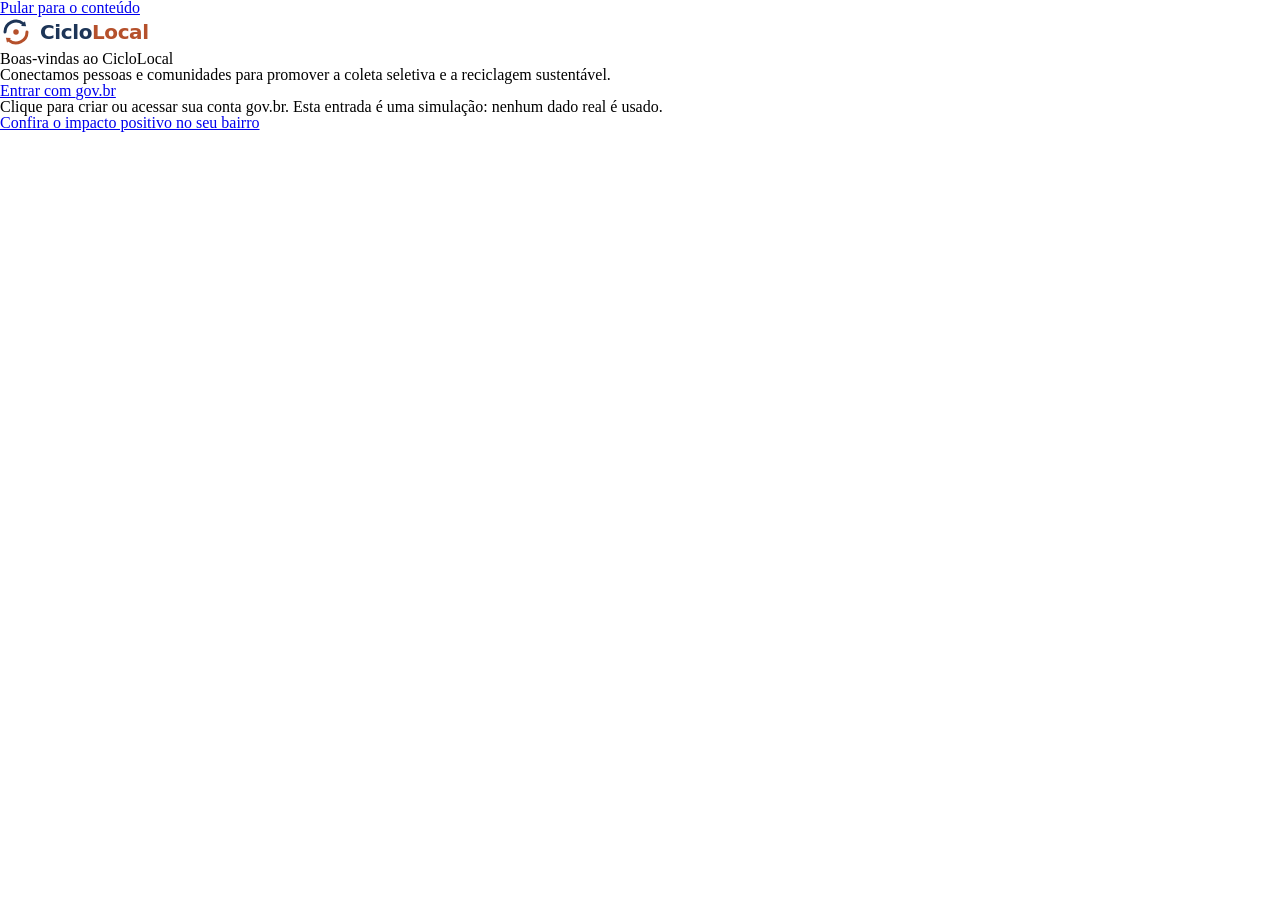
==== index.html @ fb56b660 "fix: melhorias de acessibilidade no código" ====
<!DOCTYPE html>
<html lang="pt-BR">

<head>
    <meta charset="UTF-8">
    <meta name="viewport" content="width=device-width, initial-scale=1.0">
    <title>CicloLocal | A reciclagem começa perto</title>
    <meta name="description" content="CicloLocal conecta doadores e coletores de recicláveis, organiza a coleta por bairro e mostra os resultados da comunidade.">
    <meta name="theme-color" content="#F7F5F0">
    <link rel="canonical" href="https://gabeqrz.github.io/ciclo-local/">

    <!-- Ícones -->
    <link rel="icon" href="./img/favicon.svg" type="image/svg+xml">
    <link rel="apple-touch-icon" href="./img/apple-touch-icon.png">

    <!-- Prévia social: Open Graph -->
    <meta property="og:type" content="website">
    <meta property="og:locale" content="pt_BR">
    <meta property="og:site_name" content="CicloLocal">
    <meta property="og:title" content="CicloLocal | A reciclagem começa perto">
    <meta property="og:description" content="CicloLocal conecta doadores e coletores de recicláveis, organiza a coleta por bairro e mostra os resultados da comunidade.">
    <meta property="og:image" content="https://gabeqrz.github.io/ciclo-local/img/previa-social-1200x630.png">
    <meta property="og:image:type" content="image/png">
    <meta property="og:image:width" content="1200">
    <meta property="og:image:height" content="630">
    <meta property="og:image:alt" content="CicloLocal: símbolo de duas setas circulares em azul-petróleo e terracota e o lema “A reciclagem começa perto. O impacto transforma tudo.”">
    <meta property="og:url" content="https://gabeqrz.github.io/ciclo-local/">

    <!-- Prévia para X (Twitter) -->
    <meta name="twitter:card" content="summary_large_image">
    <meta name="twitter:title" content="CicloLocal | A reciclagem começa perto">
    <meta name="twitter:description" content="CicloLocal conecta doadores e coletores de recicláveis, organiza a coleta por bairro e mostra os resultados da comunidade.">
    <meta name="twitter:image" content="https://gabeqrz.github.io/ciclo-local/img/previa-social-1200x630.png">
    <meta name="twitter:image:alt" content="CicloLocal: símbolo de duas setas circulares em azul-petróleo e terracota e o lema “A reciclagem começa perto. O impacto transforma tudo.”">

    <!-- Fontes: Plus Jakarta Sans (Google Fonts) -->
    <link rel="preconnect" href="https://fonts.googleapis.com">
    <link rel="preconnect" href="https://fonts.gstatic.com" crossorigin>
    <link href="https://fonts.googleapis.com/css2?family=Plus+Jakarta+Sans:wght@400;500;700;800&display=swap" rel="stylesheet">

    <!-- Estilos (a ordem importa: reset, tokens, estilo da página) -->
    <link rel="stylesheet" href="./reset.css">
    <link rel="stylesheet" href="./tokens.css">
    <link rel="stylesheet" href="./preloader.css">
    <link rel="stylesheet" href="./print.css" media="print">
    <link rel="stylesheet" href="./style.css">
</head>
<body>
    <a class="pular" href="#conteudo">Pular para o conteúdo</a>
    <header>
        <img src="./img/logo-ciclolocal.svg" alt="logo CicloLocal" width="170" height="32">
    </header>
    <main id="conteudo" tabindex="-1">
        <h1>Boas-vindas ao CicloLocal</h1>

        <p>Conectamos pessoas e comunidades para promover a coleta seletiva e a reciclagem sustentável.</p>

        <!-- É um link (navega para outra página), com aparência de botão no CSS -->
        <a class="botao botao-gov" href="./selecao-de-perfil.html">Entrar com <strong>gov.br</strong></a>

        <p>Clique para criar ou acessar sua conta gov.br. Esta entrada é uma simulação: nenhum dado real é usado.</p>
    </main>
    <footer>
        <a href="./dashboard.html">Confira o impacto positivo no seu bairro</a>
    </footer>
</body>
</html>
---- tokens.css ----
/* CicloLocal — Design Tokens v1.0 (Direção 2: Industrial Orgânico)
   Mobile-first. Contrastes calculados pelo WCAG 2.1 (AA = 4,5:1 texto normal). */
:root {
  /* Marca */
  --cl-areia-100: #F7F5F0;
  --cl-areia-200: #ECE7DC;
  --cl-areia-300: #DDD5C4;
  --cl-branco: #FFFFFF;
  --cl-petroleo-900: #1D3557;
  --cl-petroleo-700: #2F4B73;
  --cl-petroleo-100: #E4E9F0;
  --cl-terracota-100: #F8E3DA;
  --cl-terracota-400: #D96B43; /* destaque decorativo / texto grande */
  --cl-terracota-600: #B5502B; /* AÇÃO: botões e links (AA com branco e com areia) */
  --cl-terracota-700: #933F20; /* hover / pressed */
  --cl-cinza-600: #4B5563;

  /* Estados */
  --cl-verde-700: #2F6B3F;
  --cl-ambar-700: #8A5A00;
  --cl-vermelho-700: #B42318;

  /* Semânticos (use estes no código) */
  --cor-fundo: var(--cl-areia-100);
  --cor-superficie: var(--cl-branco);
  --cor-superficie-alt: var(--cl-areia-200);
  --cor-borda: #E3DDCF;
  --cor-texto: var(--cl-petroleo-900);
  --cor-texto-suave: var(--cl-cinza-600);
  --cor-acao: var(--cl-terracota-600);
  --cor-acao-hover: var(--cl-terracota-700);
  --cor-sobre-acao: var(--cl-branco);
  --cor-destaque: var(--cl-terracota-400);
  --cor-foco: var(--cl-petroleo-900);
  --cor-sucesso: var(--cl-verde-700);
  --cor-aviso: var(--cl-ambar-700);
  --cor-erro: var(--cl-vermelho-700);

  /* Tipografia */
  --fonte-base: "Plus Jakarta Sans", system-ui, -apple-system, "Segoe UI", Roboto, sans-serif;
  --fs-xs: 0.75rem;
  --fs-sm: 0.875rem;
  --fs-base: 1rem;
  --fs-lg: 1.125rem;
  --fs-xl: 1.25rem;
  --fs-2xl: 1.5rem;
  --fs-3xl: 1.875rem;
  --fs-4xl: 2.375rem;
  --fs-5xl: 3rem;
  --fw-regular: 400;
  --fw-medium: 500;
  --fw-bold: 700;
  --fw-extrabold: 800;
  --lh-tight: 1.2;
  --lh-base: 1.6;

  /* Espaçamento (escala de 4 px) */
  --esp-1: 0.25rem;
  --esp-2: 0.5rem;
  --esp-3: 0.75rem;
  --esp-4: 1rem;
  --esp-5: 1.5rem;
  --esp-6: 2rem;
  --esp-7: 3rem;
  --esp-8: 4rem;

  /* Forma e profundidade */
  --raio-sm: 8px;
  --raio-md: 12px;
  --raio-lg: 20px;
  --raio-pill: 999px;
  --borda: 1px solid var(--cor-borda);
  --sombra-sm: 0 1px 2px rgba(29, 53, 87, 0.08);
  --sombra-md: 0 6px 18px rgba(29, 53, 87, 0.12);

  /* Interação */
  --alvo-min: 2.75rem; /* 44 px: alvo de toque mínimo */
  --tempo-rapido: 150ms;
  --tempo-base: 250ms;
  --ease: cubic-bezier(0.2, 0, 0, 1);
  /* Breakpoints (mobile-first, use em @media): 480px · 768px · 1024px */
}

@media (prefers-reduced-motion: reduce) {
  :root { --tempo-rapido: 0.01ms; --tempo-base: 0.01ms; }
}
---- preloader.css ----
/* CicloLocal — Preloader (tela de carregamento). Usa css/tokens.css */
.preloader{position:fixed;inset:0;z-index:9999;display:flex;flex-direction:column;align-items:center;justify-content:center;gap:var(--esp-4);
  background:rgba(247,245,240,.92);-webkit-backdrop-filter:blur(8px);backdrop-filter:blur(8px);
  opacity:0;visibility:hidden;transition:opacity var(--tempo-base) var(--ease),visibility var(--tempo-base) var(--ease)}
.preloader.visivel{opacity:1;visibility:visible}
.preloader__marca{width:72px;height:72px;animation:cl-girar 1.4s linear infinite}
.preloader__texto{margin:0;font-weight:var(--fw-bold);color:var(--cor-texto)}
@keyframes cl-girar{to{transform:rotate(360deg)}}
@media (prefers-reduced-motion:reduce){.preloader__marca{animation:none}}
---- print.css ----
/* Relatório em PDF (window.print). Só vale na impressão. */
@page{size:A4;margin:16mm}
@media print{
  body{background:#fff;padding:0}
  .topo .selo,.menu-fixo,.pular,.voltar,button,.demo-acoes,.preloader{display:none!important}
  .tela{max-width:none;padding:0}
  .cartao,.metrica{break-inside:avoid;border:1px solid #999}
  a{color:#000;text-decoration:none}
}
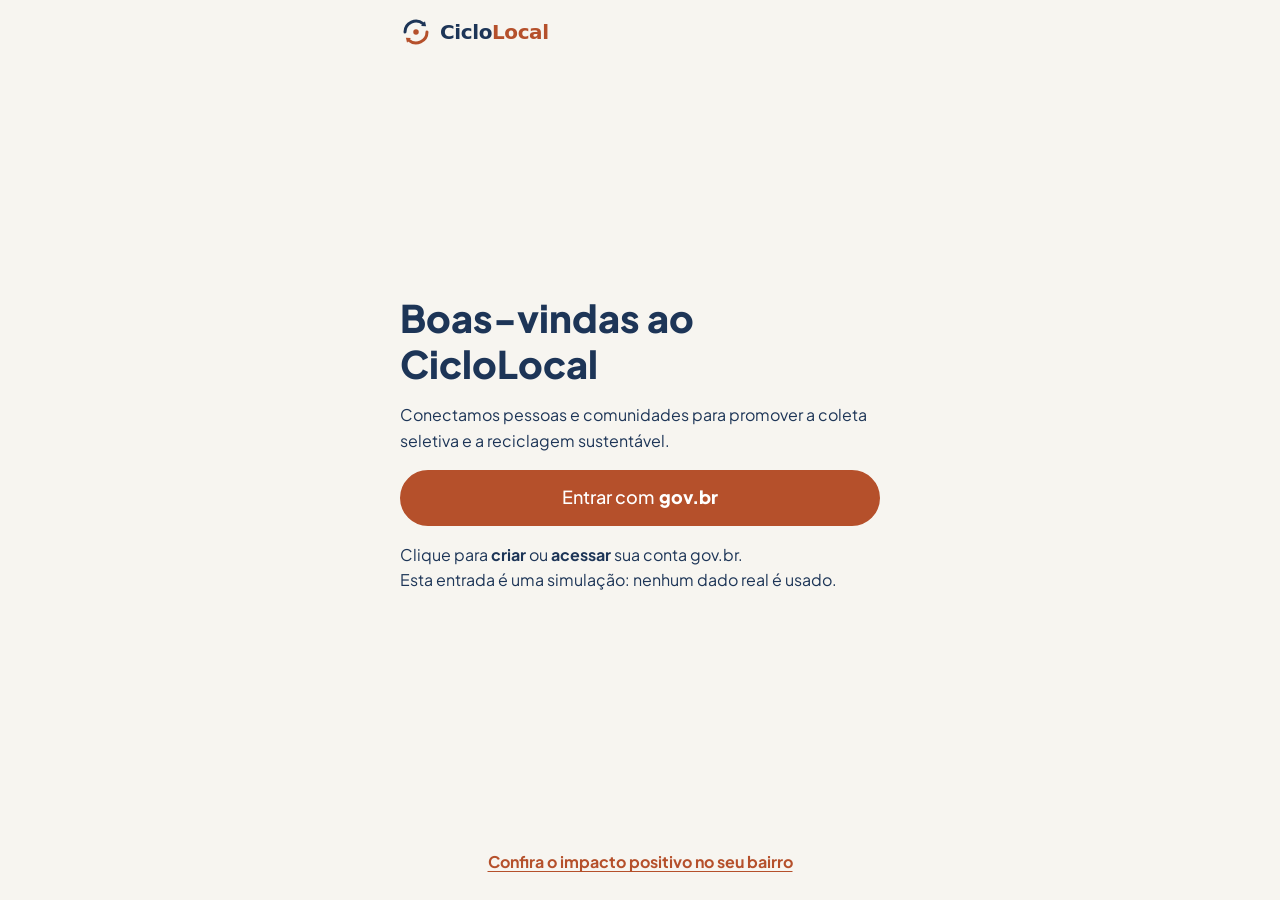
==== commit 12605545: "style: adequando detalhes de aparência conforme mockup inicial" ====
--- a/index.html
+++ b/index.html
@@ -45,7 +45,7 @@
     <link rel="stylesheet" href="./print.css" media="print">
     <link rel="stylesheet" href="./style.css">
 </head>
-<body>
+<body class="pagina-entrada">
     <a class="pular" href="#conteudo">Pular para o conteúdo</a>
     <header>
         <img src="./img/logo-ciclolocal.svg" alt="logo CicloLocal" width="170" height="32">
@@ -56,12 +56,17 @@
         <p>Conectamos pessoas e comunidades para promover a coleta seletiva e a reciclagem sustentável.</p>
 
         <!-- É um link (navega para outra página), com aparência de botão no CSS -->
-        <a class="botao botao-gov" href="./selecao-de-perfil.html">Entrar com <strong>gov.br</strong></a>
+        <a class="botao botao-gov" href="./selecao-de-perfil.html" data-preloader="Entrando com gov.br…">Entrar com <strong>gov.br</strong></a>
 
-        <p>Clique para criar ou acessar sua conta gov.br. Esta entrada é uma simulação: nenhum dado real é usado.</p>
+        <p>Clique para <strong>criar</strong> ou <strong>acessar</strong> sua conta gov.br.<br>Esta entrada é uma simulação: nenhum dado real é usado.</p>
     </main>
     <footer>
         <a href="./dashboard.html">Confira o impacto positivo no seu bairro</a>
     </footer>
+    <div class="preloader" id="preloader" role="status" aria-live="polite">
+        <img class="preloader__marca" src="./img/cicloLocal-simbolo.svg" alt="" width="72" height="72">
+        <p class="preloader__texto"></p>
+    </div>
+    <script src="./js/preloader.js" defer></script>
 </body>
 </html>
--- a/print.css
+++ b/print.css
@@ -1,9 +1,14 @@
 /* Relatório em PDF (window.print). Só vale na impressão. */
-@page{size:A4;margin:16mm}
-@media print{
-  body{background:#fff;padding:0}
-  .topo .selo,.menu-fixo,.pular,.voltar,button,.demo-acoes,.preloader{display:none!important}
-  .tela{max-width:none;padding:0}
-  .cartao,.metrica{break-inside:avoid;border:1px solid #999}
-  a{color:#000;text-decoration:none}
-}
+@page { size: A4; margin: 16mm; }
+@media print {
+  html body,
+  html body:has(> nav[aria-label="Menu principal"]) { background: #fff; padding-bottom: 0; }
+  html body > :is(header, main, footer) { max-width: none; padding-inline: 0; }
+
+  /* some na impressão: menu, link de salto, botões, "Voltar" e selo de demonstração */
+  nav[aria-label="Menu principal"], .pular, button, main > a:first-child { display: none !important; }
+
+  /* cartões não quebram entre páginas */
+  article, main:has(dl) > section, dl > div { break-inside: avoid; border: 1px solid #999; }
+  a { color: #000; text-decoration: none; }
+}
--- a/style.css
+++ b/style.css
@@ -0,0 +1,262 @@
+/* CicloLocal — style.css (mobile-first)
+   Ordem no <head>: reset.css, tokens.css, style.css. Usa só variáveis do tokens.css. */
+
+/* ===== 1. Complementos do reset =====
+   O reset deixa strong, em, small, th, summary e legend sem destaque (font: inherit),
+   não cobre campos de formulário e põe line-height: 1 no body. Aqui corrigimos isso. */
+*, *::before, *::after { box-sizing: border-box; }
+button, input, select, textarea { font: inherit; color: inherit; }
+strong, b, th, legend, summary { font-weight: var(--fw-bold); }
+em, i { font-style: italic; }
+small { font-size: var(--fs-sm); color: var(--cor-texto-suave); }
+[hidden] { display: none !important; }   /* o reset força display:block em section, nav, etc. */
+img { max-width: 100%; height: auto; }
+
+/* ===== 2. Base ===== */
+body {
+    background: var(--cor-fundo);
+    color: var(--cor-texto);
+    font-family: var(--fonte-base);
+    font-size: var(--fs-base);
+    line-height: var(--lh-base);
+}
+body:has(> nav[aria-label="Menu principal"]) { padding-bottom: 4.75rem; }  /* espaço do menu fixo */
+:focus-visible { outline: 3px solid var(--cor-foco); outline-offset: 2px; }
+
+h1 { font-size: clamp(1.75rem, 7vw, var(--fs-4xl)); font-weight: var(--fw-extrabold); line-height: var(--lh-tight); }
+h2, legend { font-size: var(--fs-xl); font-weight: var(--fw-extrabold); line-height: var(--lh-tight); }
+h3 { font-size: var(--fs-lg); font-weight: var(--fw-extrabold); line-height: var(--lh-tight); }
+a { color: var(--cor-acao); font-weight: var(--fw-bold); text-underline-offset: 0.2em; }
+a:hover { color: var(--cor-acao-hover); }
+
+/* Link de salto: escondido até receber foco */
+.pular { position: absolute; left: -9999px; top: 0; }
+.pular:focus {
+    left: var(--esp-3); top: var(--esp-3); z-index: 10000;
+    padding: var(--esp-3) var(--esp-4);
+    background: var(--cor-superficie); color: var(--cor-texto);
+    border: 2px solid var(--cor-foco); border-radius: var(--raio-sm);
+}
+main:focus { outline: none; }  /* o <main> só recebe foco pelo link de salto */
+
+/* ===== 3. Estrutura ===== */
+header, main, footer { max-width: 32rem; margin-inline: auto; padding: var(--esp-4); }
+header { padding-top: calc(var(--esp-4) + env(safe-area-inset-top, 0px)); }
+header img { display: block; height: 2rem; width: auto; }
+main > * + * { margin-top: var(--esp-5); }                                   /* espaço entre blocos */
+section > * + *, form > * + *, article > * + *, fieldset > * + *, details > * + * { margin-top: var(--esp-3); }
+footer { text-align: center; }
+main > a, footer a { display: inline-flex; align-items: center; min-height: var(--alvo-min); }  /* links soltos com alvo de toque de 44 px */
+
+p[data-demo], main > p:first-child, main > a:first-child + p {   /* selo "Modo demonstração" */
+    width: fit-content; padding: 2px var(--esp-3);
+    background: var(--cl-terracota-100); color: var(--cl-terracota-700);
+    font-size: var(--fs-xs); font-weight: var(--fw-bold); border-radius: var(--raio-pill);
+}
+
+/* Entrada: logo no topo, conteúdo centralizado na vertical, link no rodapé */
+.pagina-entrada { display: flex; flex-direction: column; min-height: 100vh; min-height: 100dvh; }
+.pagina-entrada > :is(header, main, footer) { width: 100%; }
+.pagina-entrada > main { flex: 1; display: flex; flex-direction: column; justify-content: center; }
+.pagina-entrada main > * + * { margin-top: var(--esp-4); }
+.link-centro { display: flex; justify-content: center; }
+
+/* ===== 4. Botões e links-botão ===== */
+button, .botao, summary {
+    display: inline-flex; align-items: center; justify-content: center; gap: var(--esp-2);
+    min-height: var(--alvo-min); padding: 0 var(--esp-5);
+    border: 2px solid var(--cl-petroleo-900); border-radius: var(--raio-pill);
+    background: transparent; color: var(--cl-petroleo-900);
+    font-weight: var(--fw-bold); text-decoration: none; text-align: center; cursor: pointer;
+    transition: background var(--tempo-rapido) var(--ease);
+}
+button:hover, summary:hover { background: var(--cl-petroleo-100); }
+.botao, button[type="submit"] { width: 100%; min-height: 3.25rem; font-size: var(--fs-lg); background: var(--cor-acao); border-color: var(--cor-acao); color: var(--cor-sobre-acao); }
+.botao:hover, button[type="submit"]:hover { background: var(--cor-acao-hover); border-color: var(--cor-acao-hover); color: var(--cor-sobre-acao); }
+.botao-gov { gap: 0.3em; min-height: 3.5rem; font-weight: var(--fw-medium); }
+.botao-gov strong { font-weight: var(--fw-extrabold); }
+button:disabled, select:disabled { opacity: 0.5; cursor: not-allowed; }
+summary { width: 100%; list-style: none; }
+summary::-webkit-details-marker { display: none; }
+#reiniciar, #zerar { border: 0; min-height: var(--alvo-min); padding: 0 var(--esp-3); color: var(--cor-acao); text-decoration: underline; }
+main > button { width: 100%; }
+
+/* ===== 5. Escolha de perfil ===== */
+.opcao {
+    display: block; padding: var(--esp-4);
+    background: var(--cor-superficie); border: 2px solid var(--cl-petroleo-900); border-radius: var(--raio-lg);
+    color: var(--cor-texto); text-decoration: none;
+}
+.opcao:hover { background: var(--cl-petroleo-100); color: var(--cor-texto); }
+.opcao strong { display: block; font-size: var(--fs-lg); font-weight: var(--fw-extrabold); }
+main > ul > li + li { margin-top: var(--esp-3); }
+.opcao small { font-size: var(--fs-base); }
+
+/* ===== 6. Formulário do doador ===== */
+label { display: block; margin-bottom: var(--esp-1); font-size: var(--fs-sm); font-weight: var(--fw-bold); }
+input[type="text"], select {
+    width: 100%; min-height: 3.25rem; padding: 0 var(--esp-3);
+    background: #fff; color: var(--cl-petroleo-900);
+    border: 2px solid var(--cl-petroleo-900); border-radius: var(--raio-sm); font-size: var(--fs-lg);
+}
+input[type="checkbox"] { width: 1.5rem; height: 1.5rem; accent-color: var(--cor-acao); }
+#endereco {   /* resultado do CEP: cartão com o pin à esquerda */
+    display: grid; grid-template-columns: auto 1fr; align-items: center; column-gap: var(--esp-3);
+    padding: var(--esp-3) var(--esp-4); background: var(--cor-superficie); border: var(--borda); border-radius: var(--raio-md);
+}
+#endereco:empty { display: none; }
+#endereco img { grid-row: span 2; width: 1.5rem; height: 1.5rem; }
+#endereco p + p { font-size: var(--fs-sm); color: var(--cor-texto-suave); }
+#erro, [data-erro], p[role="alert"] { color: var(--cor-erro); font-weight: var(--fw-bold); }
+#erro:empty, [data-erro]:empty { display: none; }
+#endereco-manual { padding: var(--esp-3); border: 1px dashed var(--cor-borda); border-radius: var(--raio-md); }
+fieldset > legend + * { margin-top: var(--esp-2); }
+fieldset ul > li {   /* uma linha por material: caixa, nome e peso */
+    display: grid; grid-template-columns: auto 1fr auto; align-items: center; gap: var(--esp-3);
+    padding: var(--esp-2) var(--esp-3); background: var(--cor-superficie);
+    border: 1px solid var(--cor-borda); border-radius: var(--raio-md);
+}
+fieldset ul > li + li { margin-top: var(--esp-2); }
+fieldset ul > li:has(input:checked) { border: 2px solid var(--cor-acao); }
+fieldset li label { margin: 0; font-size: var(--fs-base); cursor: pointer; }
+fieldset li label small { display: block; }
+fieldset li select { width: 7rem; min-height: var(--alvo-min); font-size: var(--fs-base); }
+output { font-weight: var(--fw-extrabold); }
+
+/* ===== 7. Cartões (coletas e pedidos) ===== */
+article {
+    padding: var(--esp-4); background: var(--cor-superficie);
+    border: var(--borda); border-radius: var(--raio-md); box-shadow: var(--sombra-sm);
+}
+article + article { margin-top: var(--esp-3); }
+article h3 { font-size: var(--fs-xl); }
+article li + li { margin-top: var(--esp-1); }
+.etiqueta { width: fit-content; padding: 2px var(--esp-3); background: var(--cl-terracota-100); color: var(--cl-terracota-700); font-size: var(--fs-xs); font-weight: var(--fw-bold); border-radius: var(--raio-pill); }
+.etiqueta-aceita { background: var(--cl-petroleo-100); color: var(--cl-petroleo-900); }
+article details form > * + * { margin-top: var(--esp-3); }
+article details select { margin-bottom: var(--esp-2); }
+[role="group"] { display: flex; flex-wrap: wrap; gap: var(--esp-2); }
+[role="group"] button { padding: 0 var(--esp-4); }
+[role="group"] button[aria-pressed="true"] { background: var(--cl-petroleo-900); color: #fff; }
+article details form button { width: 100%; min-height: 3.25rem; font-size: var(--fs-lg); }
+
+/* Cidade + botão "Trocar cidade" na mesma linha */
+.cidade { display: flex; flex-wrap: wrap; align-items: center; justify-content: space-between; gap: var(--esp-3); }
+.cidade p { font-size: var(--fs-lg); font-weight: var(--fw-bold); }
+.botao-cidade { border-color: var(--cor-acao); color: var(--cor-acao); }
+.botao-cidade:hover { background: var(--cl-terracota-100); }
+
+/* Materiais numa linha só; quebram sozinhos se faltar espaço */
+.materiais { color: var(--cor-texto-suave); }
+.materiais li { display: inline; }
+.materiais li:not(:last-child)::after { content: " · "; content: " · " / ""; }
+
+.bairros > * + * { margin-top: var(--esp-2); }
+.rotulo { font-size: var(--fs-sm); font-weight: var(--fw-bold); }
+[role="group"] .chip-mais { border-style: dashed; }
+[role="group"] .chip-mais::after { content: "▾"; }
+[role="group"] .chip-mais[aria-expanded="true"]::after { content: "▴"; }
+
+
+/* ===== 8. Andamento do pedido e chamada para os resultados ===== */
+:is(#andamento, ol[aria-label="Andamento do pedido"]) > li + li { margin-top: var(--esp-3); }
+:is(#andamento, ol[aria-label="Andamento do pedido"]) li { display: flex; align-items: center; gap: var(--esp-3); color: var(--cor-texto-suave); }
+:is(#andamento, ol[aria-label="Andamento do pedido"]) li::before { content: ""; flex: none; width: 1.5rem; height: 1.5rem; border: 2px solid #8A93A0; border-radius: 50%; }
+:is(#andamento, ol[aria-label="Andamento do pedido"]) li[aria-current="step"], :is(#andamento, ol[aria-label="Andamento do pedido"]) li.feito { color: var(--cor-texto); font-weight: var(--fw-bold); }
+:is(#andamento, ol[aria-label="Andamento do pedido"]) li[aria-current="step"]::before { border-color: var(--cl-petroleo-900); }
+:is(#andamento, ol[aria-label="Andamento do pedido"]) li.feito::before {
+    background: var(--cor-sucesso) center / 70% no-repeat url("data:image/svg+xml,%3Csvg xmlns='http://www.w3.org/2000/svg' viewBox='0 0 24 24' fill='none' stroke='white' stroke-width='3' stroke-linecap='round' stroke-linejoin='round'%3E%3Cpath d='M5 12l5 5 9-10'/%3E%3C/svg%3E");
+    border-color: var(--cor-sucesso);
+}
+progress { display: block; width: 100%; height: 0.875rem; border: 0; border-radius: var(--raio-pill); overflow: hidden; appearance: none; -webkit-appearance: none; background: var(--cor-superficie-alt); color: var(--cor-acao); }
+progress::-webkit-progress-bar { background: var(--cor-superficie-alt); }
+progress::-webkit-progress-value { background: var(--cor-acao); border-radius: var(--raio-pill); }
+progress::-moz-progress-bar { background: var(--cor-acao); border-radius: var(--raio-pill); }
+section[aria-labelledby="t-cta"] { padding: var(--esp-5); background: var(--cl-petroleo-900); color: var(--cor-fundo); border-radius: var(--raio-lg); }
+section[aria-labelledby="t-cta"] progress { background: rgba(247, 245, 240, .25); }
+section[aria-labelledby="t-cta"] a { display: flex; align-items: center; justify-content: center; min-height: 3.25rem; background: var(--cor-fundo); color: var(--cl-petroleo-900); border-radius: var(--raio-pill); text-decoration: none; }
+section[aria-labelledby="t-cta"] progress { color: var(--cor-destaque); }
+section[aria-labelledby="t-cta"] progress::-webkit-progress-value { background: var(--cor-destaque); }
+section[aria-labelledby="t-cta"] progress::-moz-progress-bar { background: var(--cor-destaque); }
+
+/* ===== 9. Dashboard ===== */
+main:has(dl) > section:not([aria-labelledby="t-num"]) { padding: var(--esp-4); background: var(--cor-superficie); border: var(--borda); border-radius: var(--raio-md); }
+:is(#numeros, dl) { display: grid; grid-template-columns: 1fr 1fr; gap: var(--esp-3); }
+:is(#numeros, dl) > div { display: flex; flex-direction: column-reverse; padding: var(--esp-4); text-align: center; background: var(--cor-superficie); border: var(--borda); border-radius: var(--raio-md); }
+:is(#numeros, dl) > div:last-child { grid-column: 1 / -1; }
+:is(#numeros, dl) dd { font-size: var(--fs-3xl); font-weight: var(--fw-extrabold); line-height: 1.1; }
+:is(#numeros, dl) dt { font-size: var(--fs-sm); color: var(--cor-texto-suave); }
+main > p:has(> small) { font-size: var(--fs-sm); }
+/* Barras horizontais (materiais e bairros): largura pela variável --pct */
+.barras { display: flex; flex-direction: column; gap: var(--esp-3); }
+.barras li { display: grid; grid-template-columns: 7rem 1fr 4.125rem; align-items: center; gap: var(--esp-2); font-size: var(--fs-sm); }
+.barras li > span:first-child { font-weight: var(--fw-bold); }
+.barras b { text-align: right; }
+.trilho { height: 0.75rem; border-radius: var(--raio-pill); background: var(--cor-superficie-alt); overflow: hidden; }
+.trilho::before { content: ""; display: block; height: 100%; width: var(--pct); background: var(--cl-petroleo-900); }
+
+/* Gráfico de colunas (mês a mês): altura pela variável --pct */
+.colunas { display: flex; justify-content: space-between; gap: var(--esp-2); }
+.colunas li { flex: 1; display: grid; grid-template-rows: auto 7.5rem auto; justify-items: center; row-gap: var(--esp-1); font-size: var(--fs-xs); }
+.colunas b { grid-row: 1; }
+.colunas .coluna { grid-row: 2; align-self: end; width: 100%; max-width: 2.5rem; height: var(--pct); background: var(--cor-acao); border-radius: 8px 8px 0 0; }
+.colunas .mes { grid-row: 3; }
+
+/* Mantém as barras no PDF (o navegador costuma ocultar fundos na impressão) */
+.trilho::before, .coluna { -webkit-print-color-adjust: exact; print-color-adjust: exact; }
+
+/* ===== 10. Menu inferior fixo ===== */
+nav[aria-label="Menu principal"] {
+    position: fixed; left: 0; right: 0; bottom: 0; z-index: 5;
+    background: var(--cor-superficie); border-top: var(--borda); padding-bottom: env(safe-area-inset-bottom, 0px);
+}
+nav[aria-label="Menu principal"] ul { display: flex; max-width: 32rem; margin-inline: auto; }
+nav[aria-label="Menu principal"] li { flex: 1; }
+nav[aria-label="Menu principal"] a {
+    display: flex; align-items: center; justify-content: center; min-height: 3.75rem;
+    color: var(--cor-texto); font-size: var(--fs-sm); font-weight: var(--fw-medium); text-decoration: none;
+}
+nav[aria-label="Menu principal"] a:is([aria-current="page"], [aria-current="true"]) { color: var(--cor-acao); font-weight: var(--fw-extrabold); box-shadow: inset 0 3px 0 var(--cor-acao); }
+
+nav[aria-label="Menu principal"] a { flex-direction: column; gap: 2px; }
+nav[aria-label="Menu principal"] a::before { content: ""; width: 1.5rem; height: 1.5rem; background: currentColor; -webkit-mask: var(--icone) center / contain no-repeat; mask: var(--icone) center / contain no-repeat; }
+nav[aria-label="Menu principal"] a[href$="index.html"] { --icone: url("data:image/svg+xml,%3Csvg xmlns='http://www.w3.org/2000/svg' viewBox='0 0 24 24' fill='none' stroke='black' stroke-width='2' stroke-linecap='round' stroke-linejoin='round'%3E%3Cpath d='M3 11l9-8 9 8v10H3z'/%3E%3C/svg%3E"); }
+nav[aria-label="Menu principal"] a[href$="selecao-de-perfil.html"] { --icone: url("data:image/svg+xml,%3Csvg xmlns='http://www.w3.org/2000/svg' viewBox='0 0 24 24' fill='none' stroke='black' stroke-width='2' stroke-linecap='round' stroke-linejoin='round'%3E%3Ccircle cx='12' cy='8' r='4'/%3E%3Cpath d='M4 21a8 8 0 0 1 16 0'/%3E%3C/svg%3E"); }
+nav[aria-label="Menu principal"] a[href$="perfil-coletor.html"] { --icone: url("data:image/svg+xml,%3Csvg xmlns='http://www.w3.org/2000/svg' viewBox='0 0 24 24' fill='none' stroke='black' stroke-width='2' stroke-linecap='round' stroke-linejoin='round'%3E%3Cpath d='M8 6h13M8 12h13M8 18h13M3 6h.01M3 12h.01M3 18h.01'/%3E%3C/svg%3E"); }
+nav[aria-label="Menu principal"] a[href$="dashboard.html"] { --icone: url("data:image/svg+xml,%3Csvg xmlns='http://www.w3.org/2000/svg' viewBox='0 0 24 24' fill='none' stroke='black' stroke-width='2' stroke-linecap='round' stroke-linejoin='round'%3E%3Cpath d='M14 3H6v18h12V7z'/%3E%3Cpath d='M14 3v4h4'/%3E%3C/svg%3E"); }
+
+/* ===== 11. Ajustes de fidelidade ao mockup (v1.1) ===== */
+/* CEP (2/3) e Número (1/3) lado a lado */
+section:has(#cep) { display: grid; grid-template-columns: 2fr 1fr; gap: var(--esp-3); }
+section:has(#cep) > * { margin-top: 0; }
+section:has(#cep) > h1, section:has(#cep) > #endereco, section:has(#cep) > #endereco-manual { grid-column: 1 / -1; }
+/* "Total aproximado" com o valor à direita */
+p:has(> output) { display: flex; justify-content: space-between; font-size: var(--fs-lg); font-weight: var(--fw-extrabold); }
+/* ícone pequeno (pin) alinhado ao texto */
+p > img { display: inline-block; width: 1.25rem; height: 1.25rem; vertical-align: -0.25em; margin-right: var(--esp-1); }
+/* círculo verde com check no topo das confirmações */
+section[aria-labelledby="titulo"]::before {
+    content: ""; display: block; width: 3.5rem; height: 3.5rem; margin-bottom: var(--esp-3); border-radius: 50%;
+    background: var(--cor-sucesso) center / 60% no-repeat url("data:image/svg+xml,%3Csvg xmlns='http://www.w3.org/2000/svg' viewBox='0 0 24 24' fill='none' stroke='white' stroke-width='3' stroke-linecap='round' stroke-linejoin='round'%3E%3Cpath d='M5 12l5 5 9-10'/%3E%3C/svg%3E");
+}
+/* "Seu pedido" em cartão */
+section[aria-labelledby="t-pedido"] { padding: var(--esp-4); background: var(--cor-superficie); border: var(--borda); border-radius: var(--raio-md); box-shadow: var(--sombra-sm); }
+section[aria-labelledby="t-pedido"] ul > li + li { margin-top: var(--esp-1); }
+/* "Marcar como concluída": botão cheio nos dois cartões */
+article details > summary { min-height: 3.25rem; font-size: var(--fs-lg); background: var(--cor-acao); border-color: var(--cor-acao); color: var(--cor-sobre-acao); }
+article details > summary:hover { background: var(--cor-acao-hover); border-color: var(--cor-acao-hover); }
+
+/* Concluídas: check à esquerda, nome e materiais ao centro, data à direita */
+section[aria-labelledby="t-feitas"] ul { display: flex; flex-direction: column; gap: var(--esp-4); }
+section[aria-labelledby="t-feitas"] li { display: grid; grid-template-columns: auto 1fr auto; grid-template-areas: "icone nome data" "icone materiais data"; align-items: center; column-gap: var(--esp-3); padding: 0.625rem 0.875rem; background: var(--cor-superficie); border: var(--borda); border-radius: var(--raio-md); font-size: 0.9375rem; }
+section[aria-labelledby="t-feitas"] li::before { content: ""; grid-area: icone; width: 1.5rem; height: 1.5rem; background: center / contain no-repeat url("data:image/svg+xml,%3Csvg xmlns='http://www.w3.org/2000/svg' viewBox='0 0 24 24' fill='none' stroke='%232F6B3F' stroke-width='2' stroke-linecap='round' stroke-linejoin='round'%3E%3Cpath d='M5 12l5 5 9-10'/%3E%3C/svg%3E"); }
+section[aria-labelledby="t-feitas"] li strong { grid-area: nome; }
+section[aria-labelledby="t-feitas"] li small { grid-area: materiais; font-size: 0.8125rem; }
+section[aria-labelledby="t-feitas"] li time { grid-area: data; font-size: 0.8125rem; color: var(--cor-texto-suave); }
+
+/* ===== 12. Logo com a fonte da marca (use se trocar o <img> do logotipo por símbolo + texto) =====
+   <a class="logo" href="./index.html" aria-label="CicloLocal, página inicial">
+       <img src="./img/cicloLocal-simbolo.svg" alt="" width="34" height="34"><span>Ciclo<b>Local</b></span></a> */
+.logo { display: inline-flex; align-items: center; gap: var(--esp-2); font-size: var(--fs-xl); font-weight: var(--fw-extrabold); letter-spacing: -0.02em; color: var(--cl-petroleo-900); text-decoration: none; }
+.logo b { color: var(--cl-terracota-600); font-weight: inherit; }
+.logo img { width: 2.125rem; height: 2.125rem; margin: 0; }
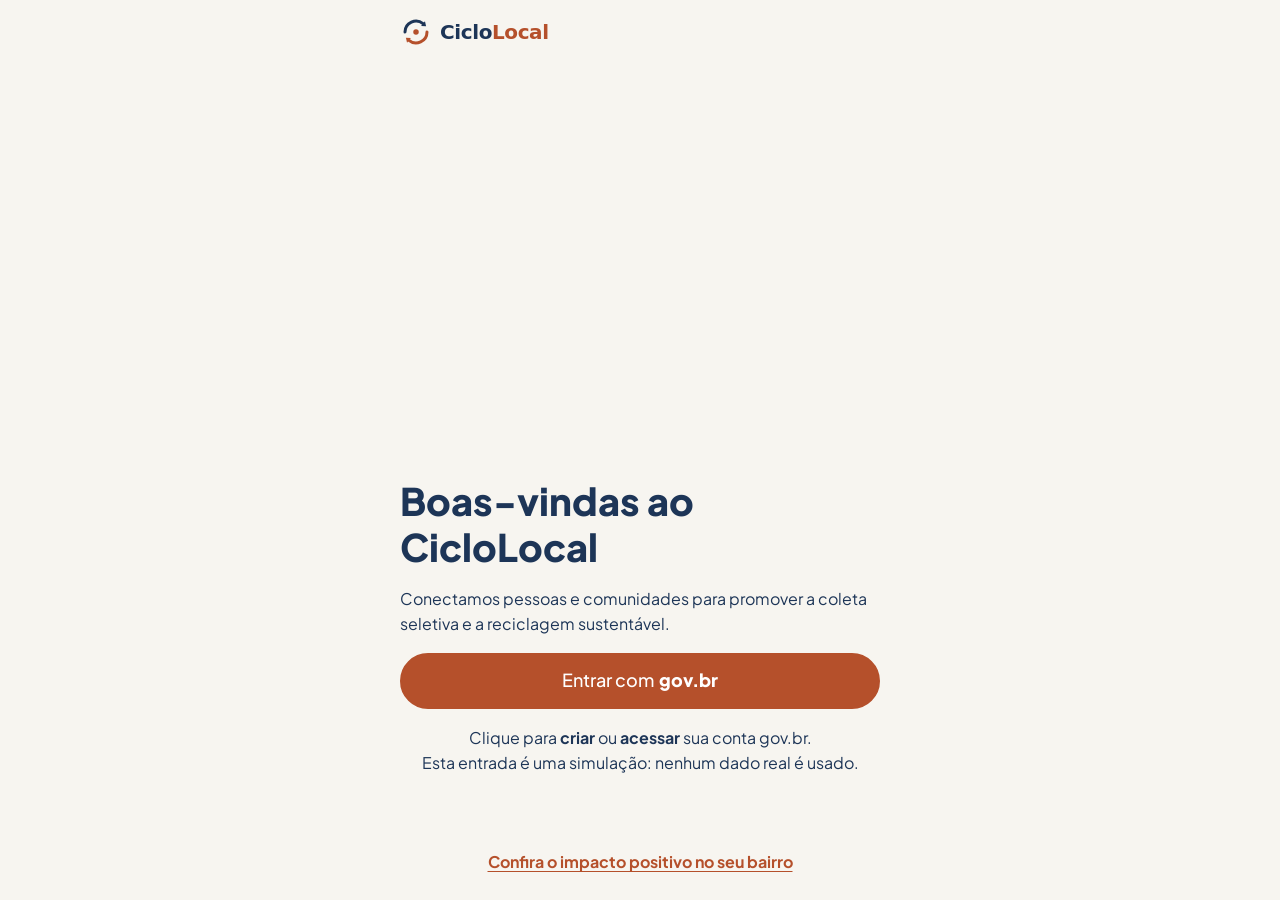
==== commit 4b443573: "docs: melhoria na estrutura de pastas, style: melhorias no css." ====
--- a/index.html
+++ b/index.html
@@ -58,7 +58,7 @@
         <!-- É um link (navega para outra página), com aparência de botão no CSS -->
         <a class="botao botao-gov" href="./selecao-de-perfil.html" data-preloader="Entrando com gov.br…">Entrar com <strong>gov.br</strong></a>
 
-        <p>Clique para <strong>criar</strong> ou <strong>acessar</strong> sua conta gov.br.<br>Esta entrada é uma simulação: nenhum dado real é usado.</p>
+        <p class="nota">Clique para <strong>criar</strong> ou <strong>acessar</strong> sua conta gov.br.<br>Esta entrada é uma simulação: nenhum dado real é usado.</p>
     </main>
     <footer>
         <a href="./dashboard.html">Confira o impacto positivo no seu bairro</a>
--- a/style.css
+++ b/style.css
@@ -57,9 +57,29 @@
 /* Entrada: logo no topo, conteúdo centralizado na vertical, link no rodapé */
 .pagina-entrada { display: flex; flex-direction: column; min-height: 100vh; min-height: 100dvh; }
 .pagina-entrada > :is(header, main, footer) { width: 100%; }
-.pagina-entrada > main { flex: 1; display: flex; flex-direction: column; justify-content: center; }
+.pagina-entrada > main { flex: 1; display: flex; flex-direction: column; justify-content: flex-end; padding-bottom: var(--esp-7); }
+.nota { text-align: center; }
 .pagina-entrada main > * + * { margin-top: var(--esp-4); }
-.link-centro { display: flex; justify-content: center; }
+/* Botão secundário (contorno) e links centralizados */
+.botao-sec { background: transparent; border-color: var(--cl-petroleo-900); color: var(--cl-petroleo-900); }
+.botao-sec:hover { background: var(--cl-petroleo-100); border-color: var(--cl-petroleo-900); color: var(--cl-petroleo-900); }
+.link-centro { display: flex; align-items: center; justify-content: center; min-height: var(--alvo-min); }
+
+/* Desistir da coleta */
+.desistir { width: 100%; border-color: var(--cor-erro); color: var(--cor-erro); }
+.desistir:hover { background: #FBEAE8; }
+.botao-perigo { background: var(--cor-erro); border-color: var(--cor-erro); color: #fff; }
+.botao-perigo:hover { background: #8E1B12; border-color: #8E1B12; }
+
+/* Mensagem de confirmação das ações */
+.aviso { padding: var(--esp-3) var(--esp-4); background: var(--cl-petroleo-100); border-radius: var(--raio-md); font-weight: var(--fw-bold); }
+.aviso:empty { display: none; }
+
+/* Janela de confirmação */
+dialog { width: min(90vw, 24rem); padding: var(--esp-5); border: var(--borda); border-radius: var(--raio-lg); background: var(--cor-superficie); color: var(--cor-texto); box-shadow: var(--sombra-md); }
+dialog::backdrop { background: rgba(29, 53, 87, 0.45); }
+dialog > * + * { margin-top: var(--esp-3); }
+dialog button { width: 100%; }
 
 /* ===== 4. Botões e links-botão ===== */
 button, .botao, summary {
@@ -95,9 +115,9 @@
 /* ===== 6. Formulário do doador ===== */
 label { display: block; margin-bottom: var(--esp-1); font-size: var(--fs-sm); font-weight: var(--fw-bold); }
 input[type="text"], select {
-    width: 100%; min-height: 3.25rem; padding: 0 var(--esp-3);
-    background: #fff; color: var(--cl-petroleo-900);
-    border: 2px solid var(--cl-petroleo-900); border-radius: var(--raio-sm); font-size: var(--fs-lg);
+  appearance: none; -webkit-appearance: none;
+  padding-right: 2.5rem;
+  background: #fff url("data:image/svg+xml,%3Csvg xmlns='http://www.w3.org/2000/svg' viewBox='0 0 24 24' fill='none' stroke='%231D3557' stroke-width='2' stroke-linecap='round' stroke-linejoin='round'%3E%3Cpath d='M6 9l6 6 6-6'/%3E%3C/svg%3E") no-repeat right var(--esp-3) center / 1.25rem;
 }
 input[type="checkbox"] { width: 1.5rem; height: 1.5rem; accent-color: var(--cor-acao); }
 #endereco {   /* resultado do CEP: cartão com o pin à esquerda */
@@ -122,6 +142,7 @@
 fieldset li label small { display: block; }
 fieldset li select { width: 7rem; min-height: var(--alvo-min); font-size: var(--fs-base); }
 output { font-weight: var(--fw-extrabold); }
+form > div > * + * { margin-top: var(--esp-4); }
 
 /* ===== 7. Cartões (coletas e pedidos) ===== */
 article {
@@ -152,11 +173,24 @@
 .materiais li:not(:last-child)::after { content: " · "; content: " · " / ""; }
 
 .bairros > * + * { margin-top: var(--esp-2); }
-.rotulo { font-size: var(--fs-sm); font-weight: var(--fw-bold); }
+.rotulo { font-size: var(--fs-lg); font-weight: var(--fw-bold); }
 [role="group"] .chip-mais { border-style: dashed; }
 [role="group"] .chip-mais::after { content: "▾"; }
 [role="group"] .chip-mais[aria-expanded="true"]::after { content: "▴"; }
 
+.cabeca-cartao { display: flex; align-items: center; justify-content: space-between; gap: var(--esp-3); }
+.selecionar { display: flex; align-items: center; gap: var(--esp-2); margin: 0; font-size: var(--fs-base); cursor: pointer; }
+
+/* Barra fixa acima do menu inferior */
+.barra-aceite {
+  position: fixed; left: 0; right: 0; bottom: calc(3.75rem + env(safe-area-inset-bottom, 0px)); z-index: 4;
+  display: flex; align-items: center; justify-content: space-between; gap: var(--esp-4);
+  padding: var(--esp-3) max(var(--esp-4), calc((100% - 32rem) / 2 + var(--esp-4)));
+  background: var(--cor-superficie); border-top: var(--borda); box-shadow: var(--sombra-md);
+}
+.barra-aceite p { font-weight: var(--fw-bold); }
+.barra-aceite .botao { width: auto; flex: none; padding: 0 var(--esp-5); }
+body:has(.barra-aceite:not([hidden])) { padding-bottom: 9rem; }
 
 /* ===== 8. Andamento do pedido e chamada para os resultados ===== */
 :is(#andamento, ol[aria-label="Andamento do pedido"]) > li + li { margin-top: var(--esp-3); }
@@ -182,7 +216,7 @@
 /* ===== 9. Dashboard ===== */
 main:has(dl) > section:not([aria-labelledby="t-num"]) { padding: var(--esp-4); background: var(--cor-superficie); border: var(--borda); border-radius: var(--raio-md); }
 :is(#numeros, dl) { display: grid; grid-template-columns: 1fr 1fr; gap: var(--esp-3); }
-:is(#numeros, dl) > div { display: flex; flex-direction: column-reverse; padding: var(--esp-4); text-align: center; background: var(--cor-superficie); border: var(--borda); border-radius: var(--raio-md); }
+:is(#numeros, dl) > div { display: flex; flex-direction: column-reverse; justify-content: center; padding: var(--esp-4); text-align: center; background: var(--cor-superficie); border: var(--borda); border-radius: var(--raio-md); }
 :is(#numeros, dl) > div:last-child { grid-column: 1 / -1; }
 :is(#numeros, dl) dd { font-size: var(--fs-3xl); font-weight: var(--fw-extrabold); line-height: 1.1; }
 :is(#numeros, dl) dt { font-size: var(--fs-sm); color: var(--cor-texto-suave); }
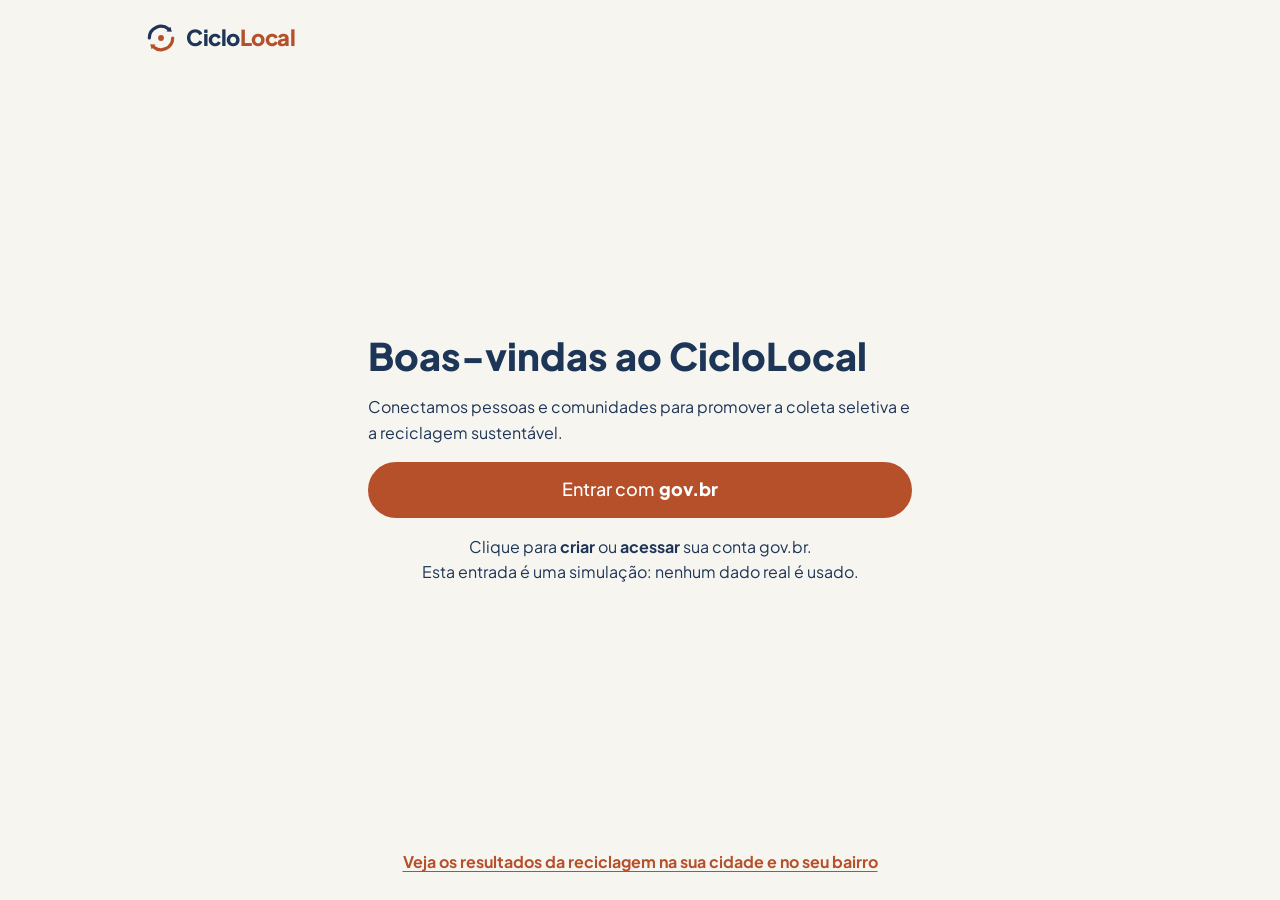
==== commit a6d59071: "fix: ajuste de logo e correção de nomes e caminhos dos scripts js" ====
--- a/index.html
+++ b/index.html
@@ -48,7 +48,9 @@
 <body class="pagina-entrada">
     <a class="pular" href="#conteudo">Pular para o conteúdo</a>
     <header>
-        <img src="./img/logo-ciclolocal.svg" alt="logo CicloLocal" width="170" height="32">
+        <a class="logo" href="./index.html" aria-label="CicloLocal, página inicial">
+        <img src="./img/cicloLocal-simbolo.svg" alt="" width="34" height="34"><span>Ciclo<b>Local</b></span>
+        </a>
     </header>
     <main id="conteudo" tabindex="-1">
         <h1>Boas-vindas ao CicloLocal</h1>
@@ -61,7 +63,7 @@
         <p class="nota">Clique para <strong>criar</strong> ou <strong>acessar</strong> sua conta gov.br.<br>Esta entrada é uma simulação: nenhum dado real é usado.</p>
     </main>
     <footer>
-        <a href="./dashboard.html">Confira o impacto positivo no seu bairro</a>
+        <a href="./dashboard.html">Veja os resultados da reciclagem na sua cidade e no seu bairro</a>
     </footer>
     <div class="preloader" id="preloader" role="status" aria-live="polite">
         <img class="preloader__marca" src="./img/cicloLocal-simbolo.svg" alt="" width="72" height="72">
--- a/style.css
+++ b/style.css
@@ -29,6 +29,8 @@
 a { color: var(--cor-acao); font-weight: var(--fw-bold); text-underline-offset: 0.2em; }
 a:hover { color: var(--cor-acao-hover); }
 
+
+
 /* Link de salto: escondido até receber foco */
 .pular { position: absolute; left: -9999px; top: 0; }
 .pular:focus {
@@ -40,7 +42,8 @@
 main:focus { outline: none; }  /* o <main> só recebe foco pelo link de salto */
 
 /* ===== 3. Estrutura ===== */
-header, main, footer { max-width: 32rem; margin-inline: auto; padding: var(--esp-4); }
+:root { --largura: 32rem; }
+header, main, footer { max-width: var(--largura); margin-inline: auto; padding: var(--esp-4); }
 header { padding-top: calc(var(--esp-4) + env(safe-area-inset-top, 0px)); }
 header img { display: block; height: 2rem; width: auto; }
 main > * + * { margin-top: var(--esp-5); }                                   /* espaço entre blocos */
@@ -115,6 +118,11 @@
 /* ===== 6. Formulário do doador ===== */
 label { display: block; margin-bottom: var(--esp-1); font-size: var(--fs-sm); font-weight: var(--fw-bold); }
 input[type="text"], select {
+  width: 100%; min-height: 3.25rem; padding: 0 var(--esp-3);
+  background: #fff; color: var(--cl-petroleo-900);
+  border: 2px solid var(--cl-petroleo-900); border-radius: var(--raio-sm); font-size: var(--fs-lg);
+}
+select {
   appearance: none; -webkit-appearance: none;
   padding-right: 2.5rem;
   background: #fff url("data:image/svg+xml,%3Csvg xmlns='http://www.w3.org/2000/svg' viewBox='0 0 24 24' fill='none' stroke='%231D3557' stroke-width='2' stroke-linecap='round' stroke-linejoin='round'%3E%3Cpath d='M6 9l6 6 6-6'/%3E%3C/svg%3E") no-repeat right var(--esp-3) center / 1.25rem;
@@ -185,7 +193,7 @@
 .barra-aceite {
   position: fixed; left: 0; right: 0; bottom: calc(3.75rem + env(safe-area-inset-bottom, 0px)); z-index: 4;
   display: flex; align-items: center; justify-content: space-between; gap: var(--esp-4);
-  padding: var(--esp-3) max(var(--esp-4), calc((100% - 32rem) / 2 + var(--esp-4)));
+  padding: var(--esp-3) max(var(--esp-4), calc((100% - var(--largura)) / 2 + var(--esp-4)));
   background: var(--cor-superficie); border-top: var(--borda); box-shadow: var(--sombra-md);
 }
 .barra-aceite p { font-weight: var(--fw-bold); }
@@ -214,7 +222,8 @@
 section[aria-labelledby="t-cta"] progress::-moz-progress-bar { background: var(--cor-destaque); }
 
 /* ===== 9. Dashboard ===== */
-main:has(dl) > section:not([aria-labelledby="t-num"]) { padding: var(--esp-4); background: var(--cor-superficie); border: var(--borda); border-radius: var(--raio-md); }
+main:has(dl) > section:not([aria-labelledby="t-num"], .filtros) { padding: var(--esp-4); background: var(--cor-superficie); border: var(--borda); border-radius: var(--raio-md); }
+.escopo { font-size: var(--fs-sm); color: var(--cor-texto-suave); }
 :is(#numeros, dl) { display: grid; grid-template-columns: 1fr 1fr; gap: var(--esp-3); }
 :is(#numeros, dl) > div { display: flex; flex-direction: column-reverse; justify-content: center; padding: var(--esp-4); text-align: center; background: var(--cor-superficie); border: var(--borda); border-radius: var(--raio-md); }
 :is(#numeros, dl) > div:last-child { grid-column: 1 / -1; }
@@ -244,7 +253,7 @@
     position: fixed; left: 0; right: 0; bottom: 0; z-index: 5;
     background: var(--cor-superficie); border-top: var(--borda); padding-bottom: env(safe-area-inset-bottom, 0px);
 }
-nav[aria-label="Menu principal"] ul { display: flex; max-width: 32rem; margin-inline: auto; }
+nav[aria-label="Menu principal"] ul { display: flex; max-width: var(--largura); margin-inline: auto; }
 nav[aria-label="Menu principal"] li { flex: 1; }
 nav[aria-label="Menu principal"] a {
     display: flex; align-items: center; justify-content: center; min-height: 3.75rem;
@@ -294,3 +303,81 @@
 .logo { display: inline-flex; align-items: center; gap: var(--esp-2); font-size: var(--fs-xl); font-weight: var(--fw-extrabold); letter-spacing: -0.02em; color: var(--cl-petroleo-900); text-decoration: none; }
 .logo b { color: var(--cl-terracota-600); font-weight: inherit; }
 .logo img { width: 2.125rem; height: 2.125rem; margin: 0; }
+.logo { font-size: 1.375rem; min-height: var(--alvo-min); }
+.logo:hover { color: var(--cl-petroleo-900); }
+
+/* ===== 13. Telas maiores (mobile-first: abaixo de 48rem nada muda) ===== */
+:root { --largura: 32rem; }
+
+@media screen and (min-width: 48rem) {
+  :root { --largura: 48rem; }
+
+  /* --- Menu no topo, na mesma linha do logo --- */
+  body:has(> nav[aria-label='Menu principal']) {
+    display: grid;
+    grid-template-columns: minmax(0, 1fr) minmax(0, var(--largura)) minmax(0, 1fr);
+    grid-template-rows: auto 1fr;
+    min-height: 100vh;
+    padding-bottom: 0;
+  }
+  body:has(> nav[aria-label='Menu principal'])::before { content: ''; grid-column: 1 / -1; grid-row: 1; background: var(--cor-superficie); border-bottom: var(--borda); }
+  body:has(> nav[aria-label='Menu principal']) > header { grid-column: 2; grid-row: 1; width: 100%; }
+  body:has(> nav[aria-label='Menu principal']) > main { grid-column: 2; grid-row: 2; width: 100%; }
+  nav[aria-label='Menu principal'] { position: static; grid-column: 2; grid-row: 1; justify-self: end; align-self: center; margin-right: var(--esp-2); background: transparent; border-top: 0; padding-bottom: 0; }
+  nav[aria-label='Menu principal'] ul { max-width: none; margin: 0; gap: var(--esp-1); }
+  nav[aria-label='Menu principal'] li { flex: none; }
+  nav[aria-label='Menu principal'] a { flex-direction: row; gap: var(--esp-2); min-height: var(--alvo-min); padding: 0 var(--esp-4); border-radius: var(--raio-pill); font-size: var(--fs-base); }
+  nav[aria-label='Menu principal'] a:hover { background: var(--cl-petroleo-100); }
+  nav[aria-label='Menu principal'] a:is([aria-current='page'], [aria-current='true']) { background: var(--cl-terracota-100); color: var(--cl-terracota-700); box-shadow: none; }
+
+  /* --- Texto com largura de leitura confortável --- */
+  main > p { max-width: 65ch; }
+
+  /* --- Entrada: conteúdo centralizado e mais estreito --- */
+  .pagina-entrada > main { justify-content: center; max-width: 36rem; padding-bottom: 0; }
+
+  /* --- Escolha de perfil: os dois cartões lado a lado --- */
+  main:has(.opcao) { max-width: 48rem; }
+  main > ul:has(.opcao) { display: grid; grid-template-columns: 1fr 1fr; gap: var(--esp-4); }
+  main > ul:has(.opcao) > li + li { margin-top: 0; }
+  .opcao { height: 100%; }
+
+  /* --- Doador: materiais em duas colunas, campos com largura limitada --- */
+  fieldset ul { display: grid; grid-template-columns: 1fr 1fr; gap: var(--esp-2) var(--esp-3); }
+  fieldset ul > li + li { margin-top: 0; }
+  section:has(#cep) { max-width: 40rem; }
+  form > div > :is(p, button) { max-width: 28rem; }
+
+  /* --- Coletor: pedidos em grade --- */
+  section[aria-labelledby='t-lista'] { display: grid; grid-template-columns: repeat(auto-fill, minmax(18rem, 1fr)); gap: var(--esp-4); align-items: start; }
+  section[aria-labelledby='t-lista'] > * { margin-top: 0; }
+  section[aria-labelledby='t-lista'] > h2 { grid-column: 1 / -1; }
+  .barra-aceite { bottom: 0; }
+  body:has(.barra-aceite:not([hidden])) { padding-bottom: 6rem; }
+
+  /* --- Pedido enviado: cartão do pedido e chamada lado a lado --- */
+  main:has([aria-labelledby='t-pedido']) { display: grid; grid-template-columns: 1fr 1fr; gap: var(--esp-4) var(--esp-5); }
+  main:has([aria-labelledby='t-pedido']) > * { margin-top: 0; grid-column: 1 / -1; }
+  main:has([aria-labelledby='t-pedido']) > :is([aria-labelledby='t-pedido'], [aria-labelledby='t-cta']) { grid-column: auto; }
+
+  /* --- Resultados: grade de duas colunas e quatro números por linha --- */
+  main:has(dl) { display: grid; grid-template-columns: 1fr 1fr; gap: var(--esp-4) var(--esp-5); }
+  main:has(dl) > * { margin-top: 0; grid-column: 1 / -1; }
+  main:has(dl) > :is([aria-labelledby='t-mat'], [aria-labelledby='t-mes']) { grid-column: auto; }
+  main:has(dl) > button { justify-self: start; width: auto; padding: 0 var(--esp-6); }
+  :is(#numeros, dl) { grid-template-columns: repeat(4, 1fr); }
+  .colunas li { grid-template-rows: auto 10rem auto; }
+}
+
+@media screen and (min-width: 64rem) {
+  :root { --largura: 64rem; }
+
+  /* --- Coleta aceita: "Em aberto" à esquerda, "Concluídas" e meta à direita --- */
+  main:has([aria-labelledby='t-aberto']) { display: grid; grid-template-columns: 1.2fr 1fr; gap: var(--esp-4) var(--esp-5); align-items: start; }
+  main:has([aria-labelledby='t-aberto']) > * { margin-top: 0; grid-column: 1 / -1; }
+  main:has([aria-labelledby='t-aberto']) > [aria-labelledby='t-aberto'] { grid-column: 1; grid-row: span 2; }
+  main:has([aria-labelledby='t-aberto']) > :is([aria-labelledby='t-feitas'], [aria-labelledby='t-cta']) { grid-column: 2; }
+
+  /* --- Resultados: gráfico mais alto --- */
+  .colunas li { grid-template-rows: auto 12rem auto; }
+}
